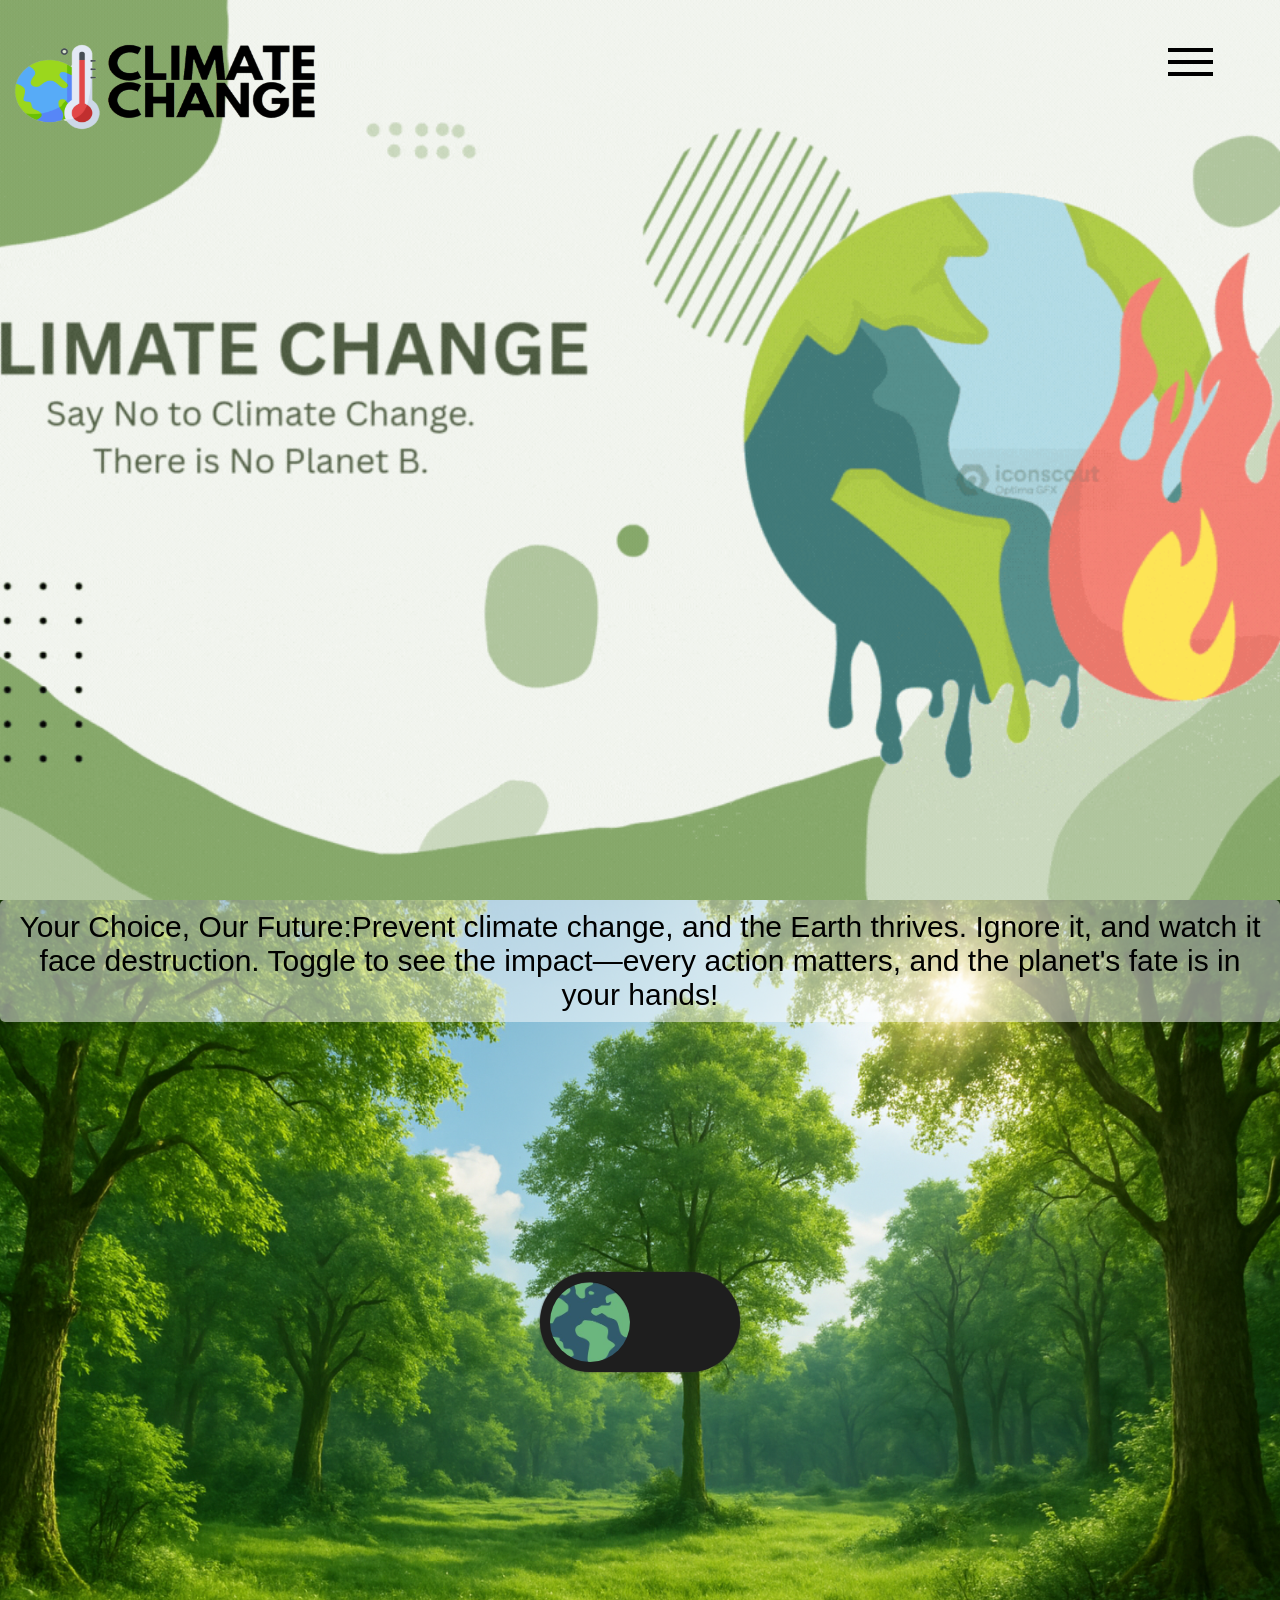
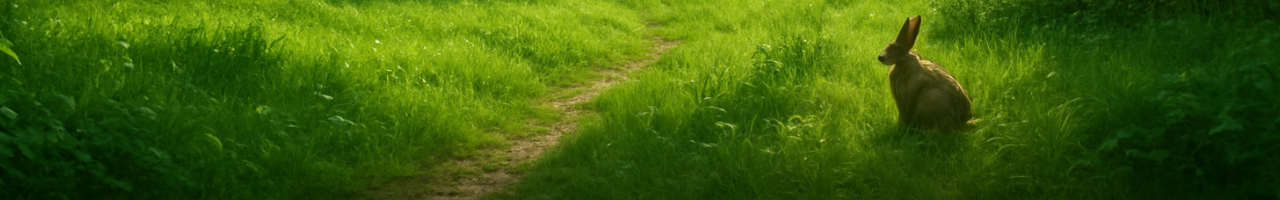
==== International Digital Fest/index.html @ d3bbae37 "website website" ====
<!DOCTYPE html>
<html lang="en">
  <head>
    <meta charset="UTF-8" />
    <meta name="viewport" content="width=device-width, initial-scale=1.0" />
    <title>Home</title>
    <link rel="stylesheet" type="text/css" href="home.css">
  </head>
  <body>
 <div>
   <div id="menuIcon">
        <div class="bar"></div>
        <div class="bar"></div>
        <div class="bar"></div>
    </div>
    <div class="menu-box" id="menuBox">
        <ul>
            <li><a href="index.html">Home</a></li>
            <li><a href="About.html">About</a></li>
            <li><a href="Causes.html">Causes</a></li>
            <li><a href="Prevention.html">Prevention</a></li>
            <li><a href="climate.html">Earth's Pulse</a></li>
            <li><a href="Feedback.html">Feedback</a></li>
        </ul>
    </div>
  <section class="hero-section">
    <div class="logo-container">
    <img src="Images/logo.png" style="height: 120px; width: 325px;"></div>
    <img src="Images/CLIMATE CHANGE.gif" class="hero-image" />
  </section>

  <section class="content-section">
    <p class="text-bg">Your Choice, Our Future:Prevent climate change, and the Earth thrives. Ignore it, and watch it face destruction. Toggle to see the impact—every action matters, and the planet's fate is in your hands!</p>

		<div class="cycle-type-container">
			<div class="cycle-type-check-box">
				<input type="checkbox" id="toggle" class="cycle-type-input" />
				<div class="cycle-type-label">
					<label for="toggle" class="cycle-type-toggle"></label>
				</div>
			</div>
		</div>
<script type="text/javascript">
    let menuBox = document.getElementById("menuBox");
    let menuIcon = document.getElementById("menuIcon");

    menuIcon.onclick = function() {
        menuBox.classList.toggle("open-menu");
        menuIcon.classList.toggle("open-menu");
    };
</script>
<script type="text/javascript">
    const toggle = document.getElementById("toggle");
    const contentSection = document.querySelector(".content-section");

    // Add an event listener to the toggle checkbox
    toggle.addEventListener("change", function () {
        if (toggle.checked) {
            // When toggle is checked (ON), set the "destroyed Earth" background image
            contentSection.style.backgroundImage = "url('Images/dead.png')";
            console.log("Toggle ON: Destroyed Earth background displayed");
        } else {
            // When toggle is unchecked (OFF), set the "good Earth" background image
            contentSection.style.backgroundImage = "url('Images/green.png')";
            console.log("Toggle OFF: Good Earth background displayed");
        }
    });
</script>

</body>
</html>
---- International Digital Fest/home.css ----
* {
  margin: 0;
  padding: 0;
  box-sizing: border-box;
  font-family: 'Poppins', sans-serif;
}

.hero-section {
  width: 100%;
  height: 100vh;
  overflow: hidden;
}

.hero-image {
  width: 100%;
  height: 100%;
  object-fit: cover;
}
.logo-container{
    position: absolute;
    top: 20px; 
    left: 170px;
    transform: translateX(-50%);
    z-index: 
}
.content-section {
  width: 100%;
  height: 100vh;
  background-image: url("Images/green.png");
  background-size: cover;
  background-position: center;
  position: relative;
  text-align: center;
}

.text-bg {
  color: black; 
  background-color: rgba(255, 255, 255, 0.5); 
  padding: 10px; 
  border-radius: 5px; 
  font-size: 30px; 
  display: inline-block; 
  font-family: 'Poppins', sans-serif;
}
.cycle-type-container {
  display: flex;
  justify-content: center;
  align-items: center;
  margin-top: 250px;
}

.cycle-type-check-box input[type="checkbox"] {
  display: none;
}

.cycle-type-check-box div,
.cycle-type-check-box label {
  border-radius: 50px;
}

.cycle-type-check-box div {
  height: 100px;
  width: 200px;
  background: #1e1e1e;
  position: relative;
  box-shadow: 0 0 2px rgba(43, 43, 43, 1);
}

.cycle-type-check-box label {
  height: 80px;
  width: 80px;
  position: absolute;
  top: 10px;
  left: 10px;
  cursor: pointer;
  background: url("Images/earth.png") #000;
  background-repeat: no-repeat;
  background-position: center center;
  background-size: 90px 105px;
  transition: 400ms all ease-in-out 50ms;
}

.cycle-type-check-box input[type="checkbox"]:checked ~ div label {
  left: 110px;
  background: url("Images/bwnearth.png") #000;
  background-repeat: no-repeat;
  background-position: center center;
  background-size: 90px 105px;
}
		        #menuIcon {
            cursor: pointer;
            width: 45px; /* 1.5 times larger than the original width */
        }
        /* Hamburger icon styles */
        #menuIcon .bar {
            display: block;
            width: 45px; /* 1.5 times larger than the original width */
            height: 4.5px; /* 1.5 times larger than the original height */
            margin: 7.5px auto; /* Adjusted to center within the larger button */
            background-color: black;
            transition: 0.3s;
        }
        /* X icon styles */
        #menuIcon.open-menu .bar:nth-child(1) {
            transform: rotate(45deg) translate(7.5px, 7.5px); /* Adjusted for larger button */
        }
        #menuIcon.open-menu .bar:nth-child(2) {
            opacity: 0;
        }
        #menuIcon.open-menu .bar:nth-child(3) {
            transform: rotate(-45deg) translate(10.5px, -9px); /* Adjusted for larger button */
        }
        #menuIcon{
	width: 60px;
	border-radius: 50%;
	position: fixed;
	top: 40px;
	right: 60px;
	cursor: pointer;
	z-index: 1001;
}
.menu-box{
	width: 0;
	height: 0;
	background: rgba(0, 0, 0, 0.7);
	position: fixed;
	top: 0;
	right: 0;
	background-size: cover;
	position: fixed;  /* or absolute */
    z-index: 1000; /* for layer*/
	display: flex;
	align-items: center;
	justify-content: center;
	overflow: hidden;
	border-bottom-left-radius: 100%;
	transition: width 0.5s, height 0.5s, border-radius 0.5s;
}
.menu-box.open-menu{
	width: 100%;
	height: 100vh;
	border-bottom-left-radius: 0;
}
.menu-box.open-menu ul li{
    opacity: 1;
    transform: translateY(0);
    transition: transform 1s, opacity 1s;
    transition-delay: 0.5s;
}
.menu-box ul li{
	list-style: none;
	margin: 20px;
	text-align-: center;

	opacity: 0;
    transform: translateY(30px);
}
.menu-box ul li a{
	display: inline-block;
	text-decoration:  none;
	color: white;
	font-size: 50px;
	font-weight: 600;
	position: relative;
    text-shadow: 0 0 0 red;
    transition: text-shadow 0.5s transform 0.5s;

}
.menu-box ul li a:hover{
	text-shadow: -3px 3px 0 gray;
	transform: translateY(-6px);
}
.menu-box ul li a::after{
	width: 10px;
	height: 10px;
	border-radius: 50%;
	background: #fff;
	position: absolute;
	bottom: 19px;
	right: -18px;
    opacity: 0;
    box-shadow: 0 0 0 grey;
    transition: box-shadow 0.5s;
}
.menu-box ul li a:hover::after{
    opacity: 1;
    box-shadow: -2px 2px 0 grey;
}
.content-section {
  transition: background-image  ease-in-out;
}
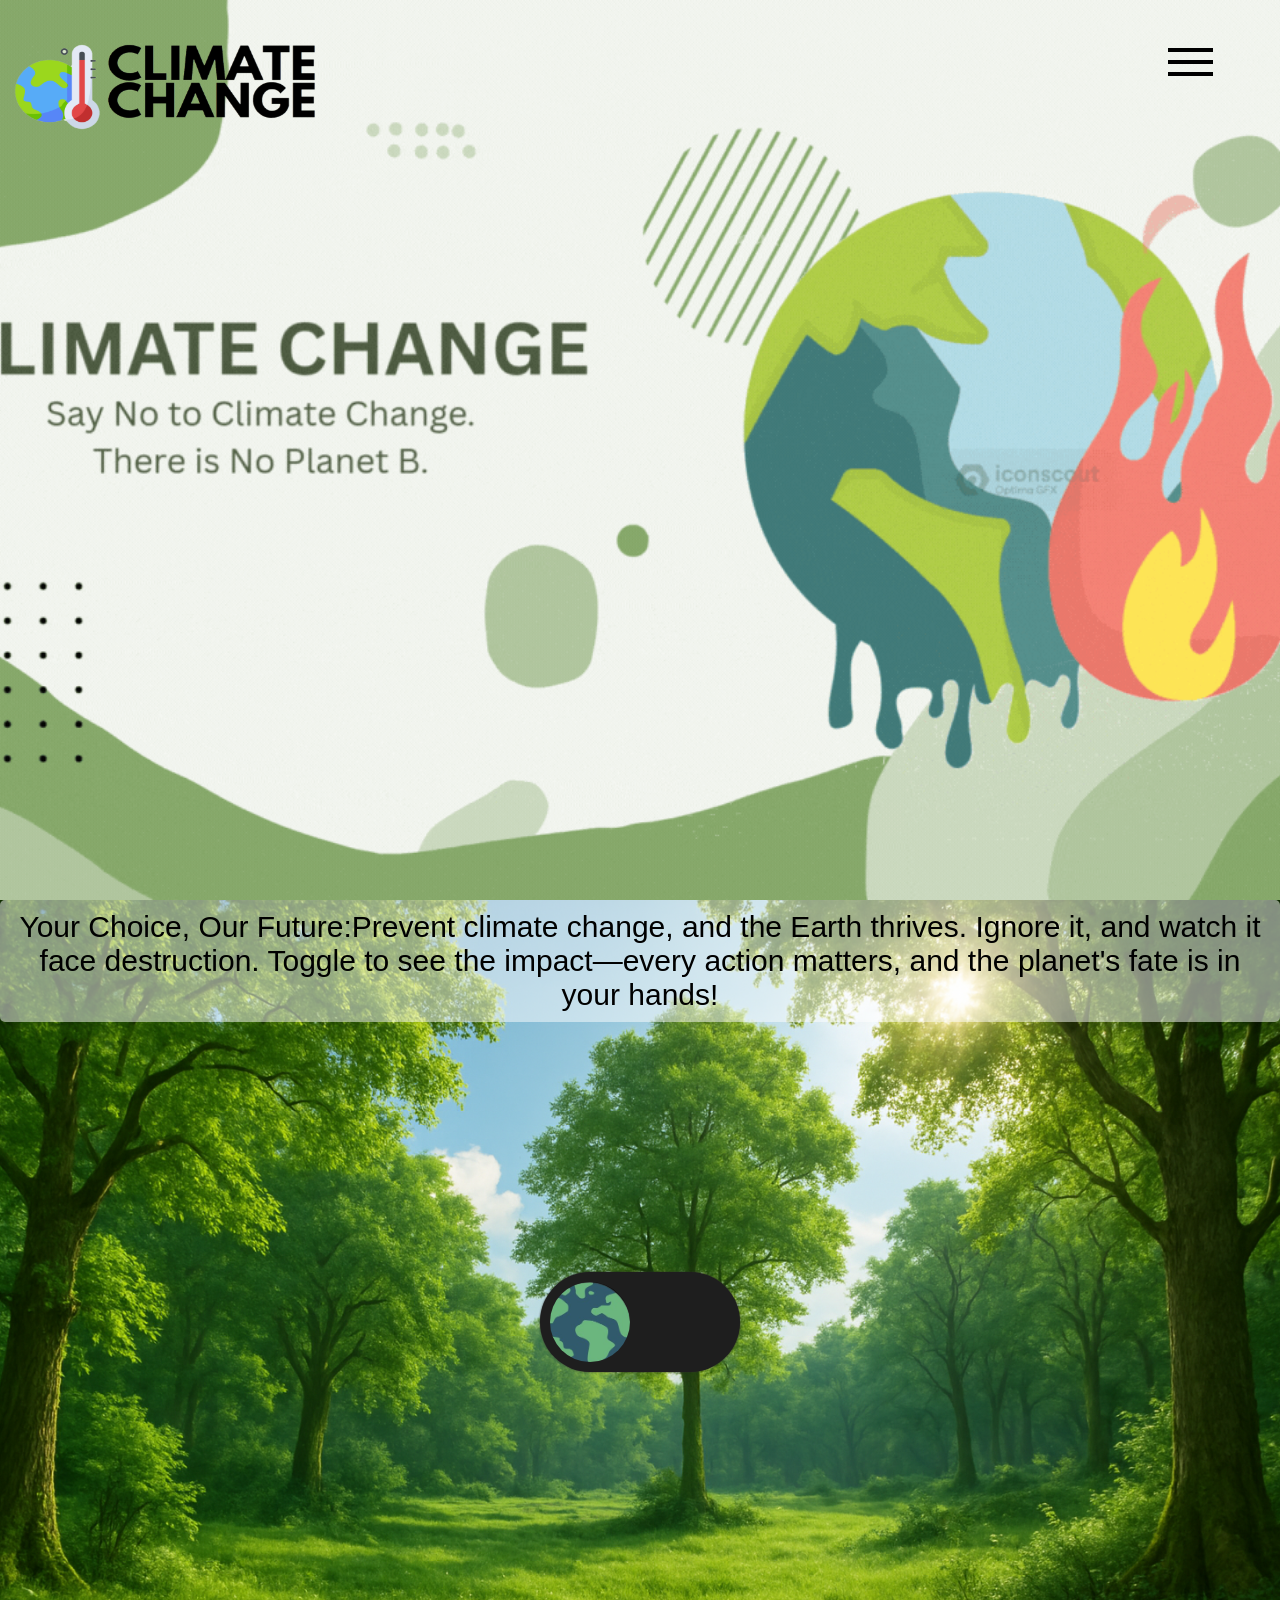
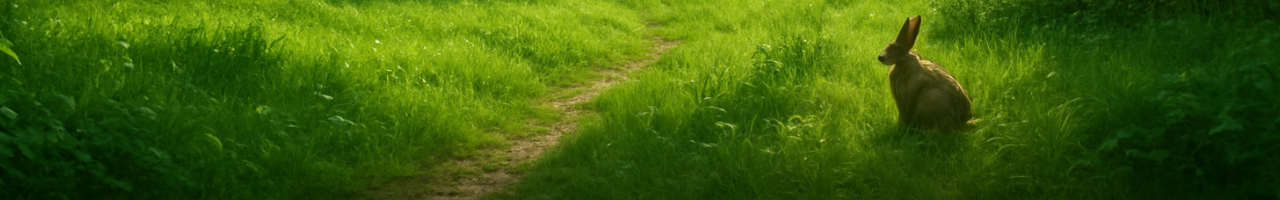
==== commit 95e7c4aa: "climate change" ====
--- a/International Digital Fest/index.html
+++ b/International Digital Fest/index.html
@@ -18,6 +18,7 @@
             <li><a href="index.html">Home</a></li>
             <li><a href="About.html">About</a></li>
             <li><a href="Causes.html">Causes</a></li>
+            <li><a href="news.html">News</a></li>
             <li><a href="Prevention.html">Prevention</a></li>
             <li><a href="climate.html">Earth's Pulse</a></li>
             <li><a href="Feedback.html">Feedback</a></li>
